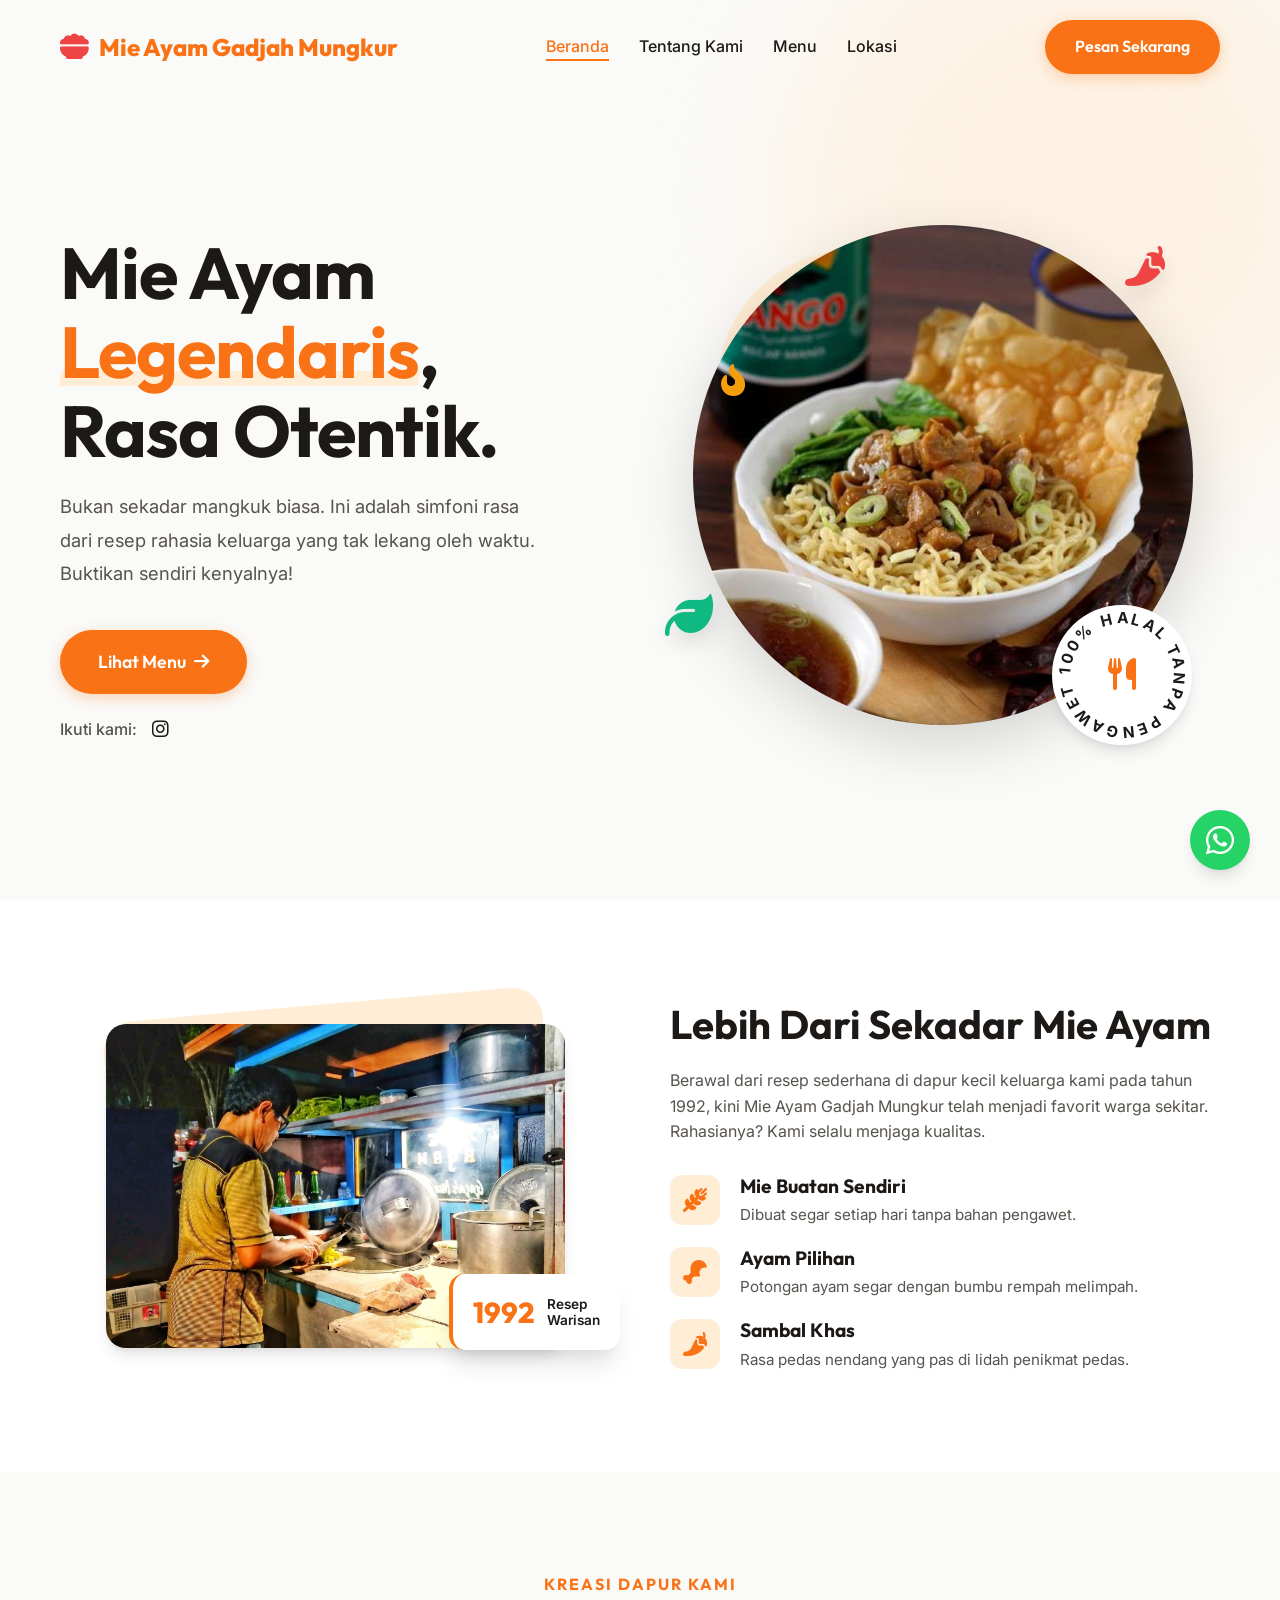
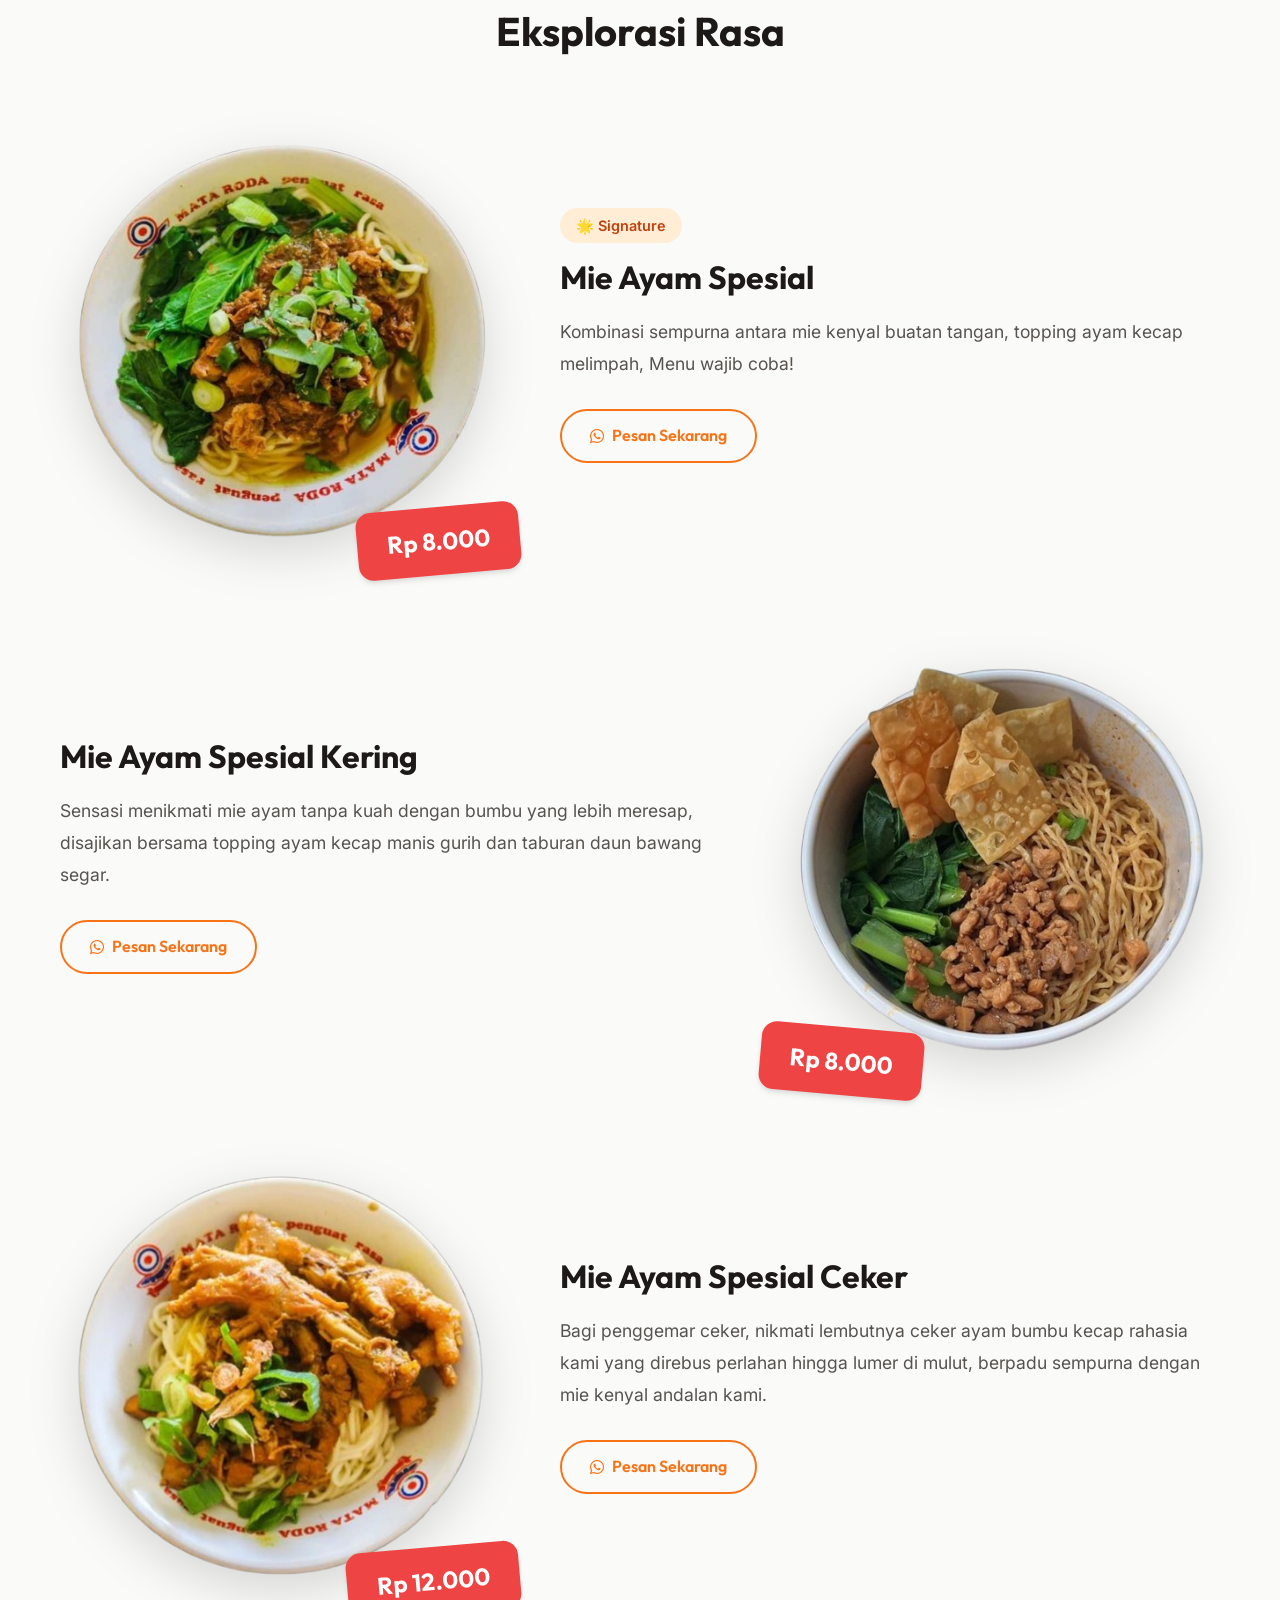
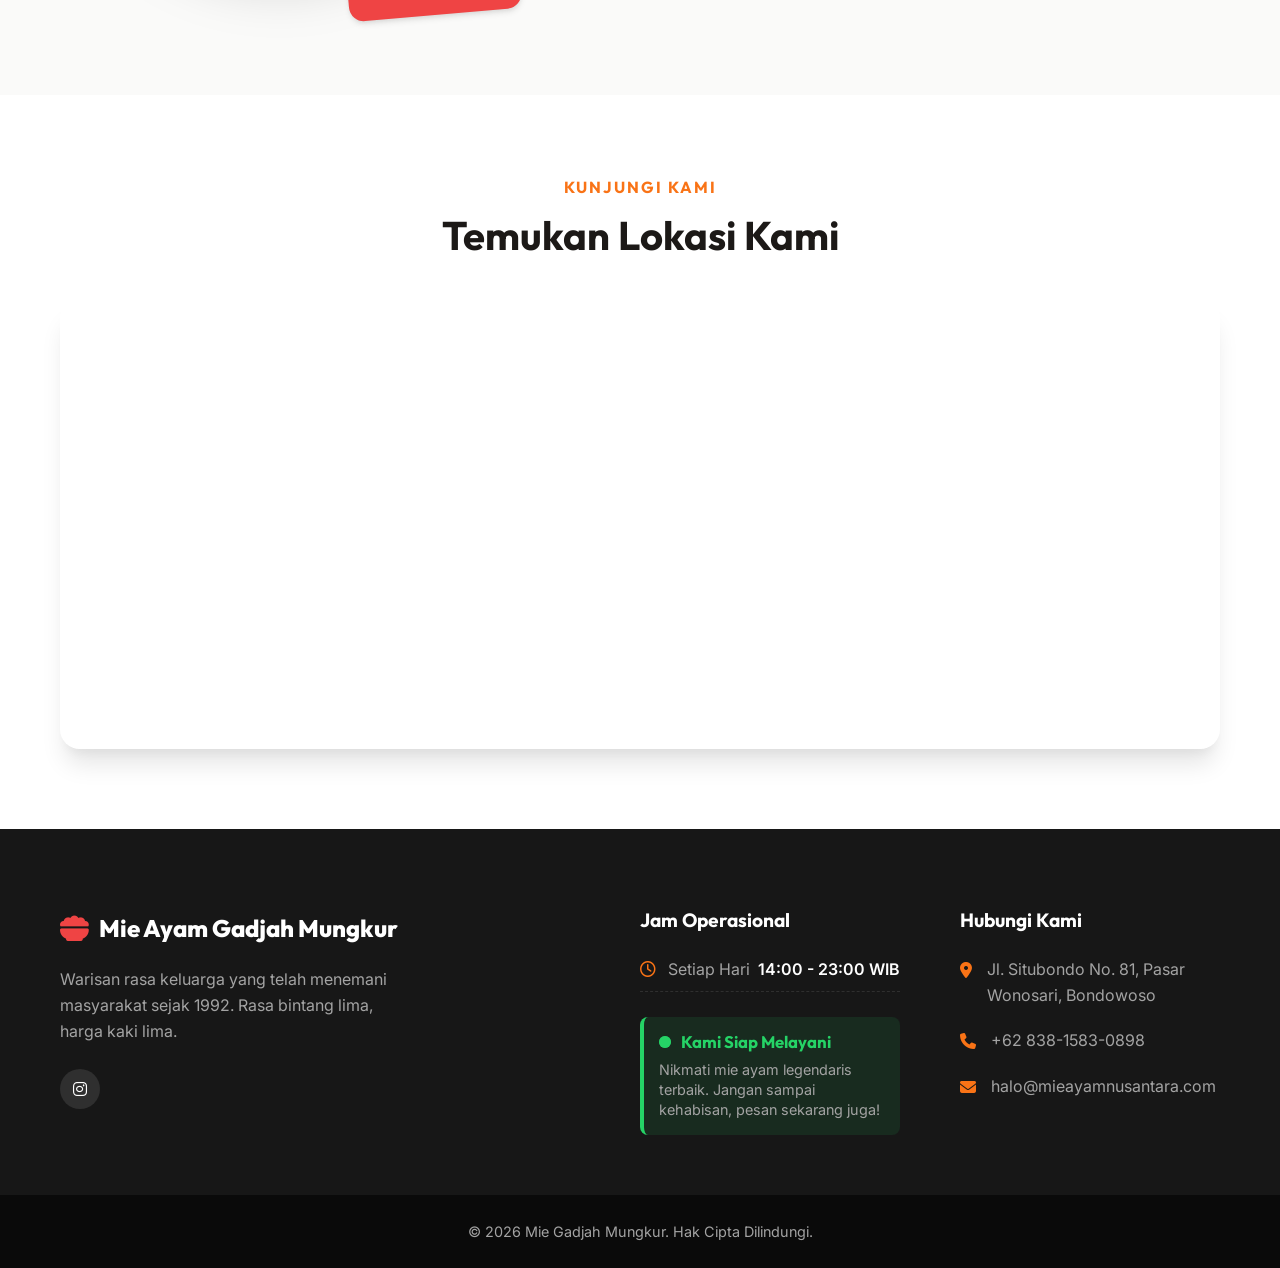
==== mieayam-master/index.html @ 5cc63a22 "new" ====
<!DOCTYPE html>
<html lang="id">

<head>
    <meta charset="UTF-8">
    <meta name="viewport" content="width=device-width, initial-scale=1.0">
    <title>Mie Ayam Nusantara - Rasa Otentik Warisan Keluarga</title>
    <meta name="description"
        content="Sajikan mie ayam legendaris dengan resep asli keluarga. Nikmati sensasi mie kenyal dengan topping ayam gurih melimpah.">
    <!-- Google Fonts -->
    <link rel="preconnect" href="https://fonts.googleapis.com">
    <link rel="preconnect" href="https://fonts.gstatic.com" crossorigin>
    <link
        href="https://fonts.googleapis.com/css2?family=Inter:wght@400;500;600&family=Outfit:wght@400;600;700;800&display=swap"
        rel="stylesheet">
    <!-- Font Awesome -->
    <link rel="stylesheet" href="https://cdnjs.cloudflare.com/ajax/libs/font-awesome/6.4.0/css/all.min.css">
    <!-- Custom CSS -->
    <link rel="stylesheet" href="css/style.css">
</head>

<body>

    <!-- Navigation -->
    <nav class="navbar" id="navbar">
        <div class="container nav-container">
            <a href="#" class="logo">
                <i class="fa-solid fa-bowl-food"></i>
                <span>Mie Ayam Gadjah Mungkur</span>
            </a>
            <ul class="nav-links">
                <li><a href="#beranda">Beranda</a></li>
                <li><a href="#tentang">Tentang Kami</a></li>
                <li><a href="#menu">Menu</a></li>
                <li><a href="#lokasi">Lokasi</a></li>
            </ul>
            <a href="https://wa.me/6283815830898" target="_blank" class="btn btn-primary nav-btn">Pesan Sekarang</a>
            <div class="hamburger">
                <i class="fa-solid fa-bars"></i>
            </div>
        </div>
    </nav>

    <!-- Hero Section -->
    <header class="hero" id="beranda">
        <div class="container hero-container">
            <div class="hero-content">
                <div class="badge-wrapper">
                </div>
                <h1 class="hero-title">Mie Ayam<br><span class="text-primary">Legendaris</span>,<br>Rasa Otentik.</h1>
                <p class="hero-desc">Bukan sekadar mangkuk biasa. Ini adalah simfoni rasa dari resep rahasia keluarga
                    yang tak lekang oleh waktu. Buktikan sendiri kenyalnya!</p>
                <div class="hero-buttons">
                    <a href="#menu" class="btn btn-primary btn-lg">Lihat Menu <i
                            class="fa-solid fa-arrow-right"></i></a>
                    <div class="hero-social">
                        <span>Ikuti kami:</span>
                        <a href="#"><i class="fa-brands fa-instagram"></i></a>
                    </div>
                </div>
            </div>
            <div class="hero-image-wrapper">
                <div class="hero-backdrop"></div>
                <!-- Menggunakan gambar ilustrasi flat -->
                <img src="image/Tampilan.png" alt="Ilustrasi Flat Mie Ayam" class="hero-main-img illustration">

                <!-- Elemen dekoratif mengambang -->
                <div class="floating-element float-1"><i class="fa-solid fa-pepper-hot"></i></div>
                <div class="floating-element float-2"><i class="fa-solid fa-leaf"></i></div>
                <div class="floating-element float-3"><i class="fa-solid fa-fire-flame-curved"></i></div>

                <!-- Rotating text badge (SVG) -->
                <div class="rotating-badge">
                    <svg viewBox="0 0 100 100" width="140" height="140">
                        <defs>
                            <path id="circle" d="M 50, 50 m -37, 0 a 37,37 0 1,1 74,0 a 37,37 0 1,1 -74,0" />
                        </defs>
                        <text font-size="11" font-weight="bold" fill="var(--text-dark)" letter-spacing="2">
                            <textPath href="#circle">
                                100% HALAL TANPA PENGAWET
                            </textPath>
                        </text>
                    </svg>
                    <div class="badge-center-icon"><i class="fa-solid fa-utensils"></i></div>
                </div>
            </div>
        </div>
    </header>

    <!-- About Section -->
    <section class="about" id="tentang">
        <div class="container about-container">
            <div class="about-image">
                <div class="about-image-backdrop"></div>
                <img src="image/cerita.png"
                    alt="Pembuatan Mie Ayam">
                <div class="experience-badge">
                    <span class="year">1992</span>
                    <span class="text">Resep<br>Warisan</span>
                </div>
            </div>
            <div class="about-content">
                <h2 class="section-title">Lebih Dari Sekadar Mie Ayam</h2>
                <p>Berawal dari resep sederhana di dapur kecil keluarga kami pada tahun 1992, kini Mie Ayam Gadjah
                    Mungkur
                    telah menjadi favorit warga sekitar. Rahasianya? Kami selalu menjaga kualitas.</p>
                <ul class="features-list">
                    <li>
                        <div class="feature-icon"><i class="fa-solid fa-wheat-awn"></i></div>
                        <div>
                            <h3>Mie Buatan Sendiri</h3>
                            <p>Dibuat segar setiap hari tanpa bahan pengawet.</p>
                        </div>
                    </li>
                    <li>
                        <div class="feature-icon"><i class="fa-solid fa-drumstick-bite"></i></div>
                        <div>
                            <h3>Ayam Pilihan</h3>
                            <p>Potongan ayam segar dengan bumbu rempah melimpah.</p>
                        </div>
                    </li>
                    <li>
                        <div class="feature-icon"><i class="fa-solid fa-pepper-hot"></i></div>
                        <div>
                            <h3>Sambal Khas</h3>
                            <p>Rasa pedas nendang yang pas di lidah penikmat pedas.</p>
                        </div>
                    </li>
                </ul>
            </div>
        </div>
    </section>

    <!-- Menu Section -->
    <section class="menu" id="menu">
        <div class="container">
            <div class="section-header text-center">
                <span class="subtitle">Kreasi Dapur Kami</span>
                <h2 class="section-title">Eksplorasi Rasa</h2>
            </div>

            <div class="menu-zigzag">
                <!-- Item 1 -->
                <div class="zigzag-item">
                    <div class="zigzag-img">
                        <img src="image/Mie_spesial-removebg-preview.png"
                            alt="Mie Ayam Spesial">
                        <div class="price-tag">Rp 8.000</div>
                    </div>
                    <div class="zigzag-content">
                        <span class="menu-badge-new">🌟 Signature</span>
                        <h3>Mie Ayam Spesial</h3>
                        <p>Kombinasi sempurna antara mie kenyal buatan tangan, topping ayam kecap melimpah,
                            Menu wajib coba!</p>
                        <a href="https://wa.me/6283815830898?text=Halo%20Mie%20Ayam%20Gadjah%20Mungkur,%20saya%20ingin%20memesan%20Mie%20Ayam%20Spesial"
                            target="_blank" class="btn btn-outline"><i class="fa-brands fa-whatsapp"></i> Pesan
                            Sekarang</a>
                    </div>
                </div>

                <!-- Item 2 (Reversed) -->
                <div class="zigzag-item reversed">
                    <div class="zigzag-img">
                        <img src="image/mie_Kering-removebg-preview.png"
                            alt="Mie Ayam Spesial Kering">
                        <div class="price-tag">Rp 8.000</div>
                    </div>
                    <div class="zigzag-content">
                        <h3>Mie Ayam Spesial Kering</h3>
                        <p>Sensasi menikmati mie ayam tanpa kuah dengan bumbu yang lebih meresap, disajikan bersama
                            topping ayam kecap manis gurih dan taburan daun bawang segar.</p>
                        <a href="https://wa.me/6283815830898?text=Halo%20Mie%20Ayam%20Gadjah%20Mungkur,%20saya%20ingin%20memesan%20Mie%20Ayam%20Spesial%20Kering"
                            target="_blank" class="btn btn-outline"><i class="fa-brands fa-whatsapp"></i> Pesan
                            Sekarang</a>
                    </div>
                </div>

                <!-- Item 3 -->
                <div class="zigzag-item">
                    <div class="zigzag-img">
                        <img src="image/Mie_Ceker-removebg-preview.png"
                            alt="Mie Ayam Spesial Ceker">
                        <div class="price-tag">Rp 12.000</div>
                    </div>
                    <div class="zigzag-content">
                        <h3>Mie Ayam Spesial Ceker</h3>
                        <p>Bagi penggemar ceker, nikmati lembutnya ceker ayam bumbu kecap rahasia kami yang direbus
                            perlahan hingga lumer di mulut, berpadu sempurna dengan mie kenyal andalan kami.</p>
                        <a href="https://wa.me/6283815830898?text=Halo%20Mie%20Ayam%20Gadjah%20Mungkur,%20saya%20ingin%20memesan%20Mie%20Ayam%20Spesial%20Ceker"
                            target="_blank" class="btn btn-outline"><i class="fa-brands fa-whatsapp"></i> Pesan
                            Sekarang</a>
                    </div>
                </div>
            </div>
        </div>
    </section>

    <!-- Map Section -->
    <section class="location-map" id="lokasi">
        <div class="container">
            <div class="section-header text-center" style="margin-bottom: 40px;">
                <span class="subtitle">Kunjungi Kami</span>
                <h2 class="section-title">Temukan Lokasi Kami</h2>
            </div>
            <div class="map-wrapper">
                <iframe
                    src="https://www.google.com/maps/embed?pb=!1m14!1m12!1m3!1d247.00556629124327!2d113.8945406761022!3d-7.885750730368472!2m3!1f0!2f0!3f0!3m2!1i1024!2i768!4f13.1!5e0!3m2!1sen!2sid!4v1777468616399!5m2!1sen!2sid"
                    width="100%" height="450" style="border:0;" allowfullscreen="" loading="lazy"
                    referrerpolicy="no-referrer-when-downgrade"></iframe>
            </div>
        </div>
    </section>

    <!-- Footer -->
    <footer class="footer">
        <div class="container footer-container">
            <div class="footer-col">
                <a href="#" class="logo footer-logo">
                    <i class="fa-solid fa-bowl-food"></i>
                    <span>Mie Ayam Gadjah Mungkur</span>
                </a>
                <p>Warisan rasa keluarga yang telah menemani masyarakat sejak 1992. Rasa bintang lima, harga kaki lima.
                </p>
                <div class="social-links">
                    <a href="#"><i class="fa-brands fa-instagram"></i></a>
                </div>
            </div>

            <div class="footer-col">
                <h3>Jam Operasional</h3>
                <div class="operational-hours">
                    <ul class="info-list">
                        <li>
                            <span><i class="fa-regular fa-clock" style="color: var(--primary); margin-right: 8px;"></i>
                                Setiap Hari</span>
                            <span style="font-weight: 600; color: var(--bg-white);">14:00 - 23:00 WIB</span>
                        </li>
                    </ul>
                    <div class="open-status">
                        <h4>
                            <span class="ping-indicator">
                                <span class="ping-circle"></span>
                                <span class="ping-dot"></span>
                            </span>
                            Kami Siap Melayani
                        </h4>
                        <p>Nikmati mie ayam legendaris terbaik. Jangan sampai kehabisan, pesan sekarang juga!</p>
                    </div>
                </div>
            </div>

            <div class="footer-col">
                <h3>Hubungi Kami</h3>
                <ul class="contact-info">
                    <li><i class="fa-solid fa-location-dot"></i> Jl. Situbondo No. 81, Pasar Wonosari, Bondowoso</li>
                    <li><i class="fa-solid fa-phone"></i> +62 838-1583-0898</li>
                    <li><i class="fa-solid fa-envelope"></i> halo@mieayamnusantara.com</li>
                </ul>
            </div>
        </div>

        <div class="footer-bottom">
            <p>&copy; 2026 Mie Gadjah Mungkur. Hak Cipta Dilindungi.</p>
        </div>
    </footer>

    <!-- Floating WhatsApp -->
    <a href="https://wa.me/6283815830898" target="_blank" class="floating-wa" aria-label="Chat WhatsApp">
        <i class="fa-brands fa-whatsapp"></i>
    </a>

    <script src="js/script.js"></script>
</body>

</html>
---- mieayam-master/css/style.css ----
/* =========================================
   CSS VARIABLES & BASE STYLES
   ========================================= */
:root {
    /* Colors */
    --primary: #F97316;
    /* Warm Orange */
    --primary-dark: #C2410C;
    --primary-light: #FFEDD5;
    --secondary: #F59E0B;
    /* Golden Yellow */
    --accent: #EF4444;
    /* Chili Red */

    --bg-light: #FAFAF9;
    /* Off-white */
    --bg-white: #FFFFFF;

    --text-dark: #1C1917;
    --text-muted: #57534E;
    --text-light: #F5F5F4;

    /* Typography */
    --font-heading: 'Outfit', sans-serif;
    --font-body: 'Inter', sans-serif;

    /* Transitions */
    --transition: all 0.3s ease;

    /* Shadows */
    --shadow-sm: 0 1px 2px 0 rgba(0, 0, 0, 0.05);
    --shadow-md: 0 4px 6px -1px rgba(0, 0, 0, 0.1), 0 2px 4px -1px rgba(0, 0, 0, 0.06);
    --shadow-lg: 0 10px 15px -3px rgba(0, 0, 0, 0.1), 0 4px 6px -2px rgba(0, 0, 0, 0.05);
    --shadow-xl: 0 20px 25px -5px rgba(0, 0, 0, 0.1), 0 10px 10px -5px rgba(0, 0, 0, 0.04);
}

* {
    margin: 0;
    padding: 0;
    box-sizing: border-box;
}

html {
    scroll-behavior: smooth;
    scroll-padding-top: 80px;
}

body {
    font-family: var(--font-body);
    background-color: var(--bg-light);
    color: var(--text-dark);
    line-height: 1.6;
    overflow-x: hidden;
}

h1,
h2,
h3,
h4,
h5,
h6 {
    font-family: var(--font-heading);
    line-height: 1.2;
    color: var(--text-dark);
}

a {
    text-decoration: none;
    color: inherit;
    transition: var(--transition);
}

ul {
    list-style: none;
}

img {
    max-width: 100%;
    height: auto;
    display: block;
}

.container {
    width: 100%;
    max-width: 1200px;
    margin: 0 auto;
    padding: 0 20px;
}

.text-center {
    text-align: center;
}

/* =========================================
   BUTTONS
   ========================================= */
.btn {
    display: inline-flex;
    align-items: center;
    justify-content: center;
    padding: 12px 28px;
    font-family: var(--font-heading);
    font-weight: 600;
    border-radius: 50px;
    cursor: pointer;
    transition: var(--transition);
    border: 2px solid transparent;
    gap: 8px;
}

.btn-primary {
    background-color: var(--primary);
    color: var(--bg-white);
    box-shadow: 0 4px 14px rgba(249, 115, 22, 0.3);
}

.btn-primary:hover {
    background-color: var(--primary-dark);
    transform: translateY(-2px);
    box-shadow: 0 6px 20px rgba(249, 115, 22, 0.4);
}

.btn-outline {
    background-color: transparent;
    color: var(--primary);
    border-color: var(--primary);
}

.btn-outline:hover {
    background-color: var(--primary-light);
    transform: translateY(-2px);
}

.btn-outline-white {
    background-color: transparent;
    color: var(--bg-white);
    border-color: var(--bg-white);
}

.btn-outline-white:hover {
    background-color: rgba(255, 255, 255, 0.1);
    transform: translateY(-2px);
}

.btn-whatsapp {
    background-color: #25D366;
    color: white;
}

.btn-whatsapp:hover {
    background-color: #1EBE5A;
    transform: translateY(-2px);
}

.btn-sm {
    padding: 8px 20px;
    font-size: 0.9rem;
}

/* =========================================
   NAVIGATION
   ========================================= */
.navbar {
    position: fixed;
    top: 0;
    left: 0;
    width: 100%;
    padding: 20px 0;
    z-index: 1000;
    transition: var(--transition);
    background-color: transparent;
}

.navbar.scrolled {
    background-color: rgba(255, 255, 255, 0.95);
    backdrop-filter: blur(10px);
    padding: 15px 0;
    box-shadow: var(--shadow-sm);
}

.nav-container {
    display: flex;
    justify-content: space-between;
    align-items: center;
}

.logo {
    display: flex;
    align-items: center;
    gap: 10px;
    font-family: var(--font-heading);
    font-size: 1.5rem;
    font-weight: 800;
    color: var(--primary);
}

.logo i {
    font-size: 1.8rem;
    color: var(--accent);
}

.nav-links {
    display: flex;
    gap: 30px;
}

.nav-links a {
    font-weight: 500;
    color: var(--text-dark);
    position: relative;
}

.nav-links a::after {
    content: '';
    position: absolute;
    bottom: -5px;
    left: 0;
    width: 0;
    height: 2px;
    background-color: var(--primary);
    transition: var(--transition);
}

.nav-links a:hover::after,
.nav-links a.active::after {
    width: 100%;
}

.nav-links a:hover,
.nav-links a.active {
    color: var(--primary);
}

.hamburger {
    display: none;
    font-size: 1.5rem;
    cursor: pointer;
    color: var(--text-dark);
}

/* =========================================
   HERO SECTION
   ========================================= */
.hero {
    padding: 150px 0 100px;
    min-height: 100vh;
    display: flex;
    align-items: center;
    position: relative;
    overflow: hidden;
}

/* Background Blob */
.hero::before {
    content: '';
    position: absolute;
    top: -100px;
    right: -100px;
    width: 600px;
    height: 600px;
    background: var(--primary-light);
    border-radius: 50%;
    filter: blur(80px);
    z-index: -1;
    opacity: 0.6;
}

.hero-container {
    display: grid;
    grid-template-columns: 1fr 1fr;
    gap: 50px;
    align-items: center;
}

.badge-wrapper {
    display: inline-block;
    position: relative;
    margin-bottom: 20px;
}

.hero-title {
    font-size: 4.5rem;
    /* Larger */
    margin-bottom: 20px;
    line-height: 1.1;
    letter-spacing: -1px;
}

.text-primary {
    color: var(--primary);
    position: relative;
    display: inline-block;
}

.text-primary::after {
    content: '';
    position: absolute;
    bottom: 5px;
    left: 0;
    width: 100%;
    height: 15px;
    background-color: var(--primary-light);
    z-index: -1;
    transform: skew(-10deg);
}

.hero-desc {
    font-size: 1.15rem;
    color: var(--text-muted);
    margin-bottom: 40px;
    max-width: 480px;
    line-height: 1.8;
}

.hero-buttons {
    display: flex;
    flex-direction: column;
    gap: 20px;
    align-items: flex-start;
}

.btn-lg {
    padding: 16px 36px;
    font-size: 1.1rem;
    border-radius: 50px;
}

.hero-social {
    display: flex;
    align-items: center;
    gap: 15px;
    font-weight: 500;
    color: var(--text-muted);
}

.hero-social a {
    color: var(--text-dark);
    font-size: 1.2rem;
}

.hero-social a:hover {
    color: var(--primary);
}

.hero-image-wrapper {
    position: relative;
    width: 100%;
    height: 600px;
    display: flex;
    align-items: center;
    justify-content: center;
}

.hero-backdrop {
    position: absolute;
    width: 450px;
    height: 450px;
    background-color: var(--primary-light);
    border-radius: 30% 70% 70% 30% / 30% 30% 70% 70%;
    z-index: -1;
    animation: blobShape 8s ease-in-out infinite alternate;
}

@keyframes blobShape {
    0% {
        border-radius: 30% 70% 70% 30% / 30% 30% 70% 70%;
    }

    50% {
        border-radius: 50% 50% 30% 70% / 60% 40% 60% 40%;
    }

    100% {
        border-radius: 70% 30% 50% 50% / 30% 70% 30% 70%;
    }
}

.hero-main-img {
    width: 80%;
    max-width: 380px;
    border-radius: 50%;
    box-shadow: 0 30px 60px rgba(0, 0, 0, 0.15);
    z-index: 2;
    animation: float-slow 6s ease-in-out infinite;
    margin: 0 auto;
}

.hero-main-img.illustration {
    border-radius: 50%;
    box-shadow: none;
    max-width: 500px;
    width: 95%;
    filter: drop-shadow(0 20px 30px rgba(0,0,0,0.15));
}

.floating-element {
    position: absolute;
    font-size: 2.5rem;
    color: var(--accent);
    z-index: 3;
    filter: drop-shadow(0 10px 10px rgba(0, 0, 0, 0.1));
}

.float-1 {
    top: 10%;
    right: 10%;
    animation: float 4s ease-in-out infinite;
}

.float-2 {
    bottom: 20%;
    left: 0;
    font-size: 3rem;
    color: #10B981;
    animation: float 5s ease-in-out infinite 1s;
}

.float-3 {
    top: 30%;
    left: 10%;
    font-size: 2rem;
    color: var(--secondary);
    animation: float 3s ease-in-out infinite 0.5s;
}

.rotating-badge {
    position: absolute;
    bottom: 5%;
    right: 5%;
    width: 140px;
    height: 140px;
    background-color: var(--bg-white);
    border-radius: 50%;
    display: flex;
    align-items: center;
    justify-content: center;
    box-shadow: var(--shadow-lg);
    z-index: 4;
}

.rotating-badge svg {
    position: absolute;
    animation: rotate 15s linear infinite;
}

.badge-center-icon {
    font-size: 2rem;
    color: var(--primary);
}

@keyframes rotate {
    100% {
        transform: rotate(360deg);
    }
}

@keyframes float {

    0%,
    100% {
        transform: translateY(0);
    }

    50% {
        transform: translateY(-15px);
    }
}

@keyframes float-slow {

    0%,
    100% {
        transform: translateY(0);
    }

    50% {
        transform: translateY(-20px);
    }
}

/* =========================================
   ABOUT SECTION
   ========================================= */
.about {
    padding: 100px 0;
    background-color: var(--bg-white);
}

.about-container {
    display: grid;
    grid-template-columns: 1fr 1fr;
    gap: 60px;
    align-items: center;
}

.about-image {
    position: relative;
    padding: 20px;
}

.about-image-backdrop {
    position: absolute;
    top: 0;
    left: 10%;
    width: 80%;
    height: 90%;
    background-color: var(--primary-light);
    border-radius: 30px;
    z-index: 0;
    transform: rotate(-5deg);
}

.about-image img {
    position: relative;
    z-index: 1;
    border-radius: 20px;
    box-shadow: var(--shadow-lg);
    max-width: 90%;
    margin: 0 auto;
    display: block;
}

.experience-badge {
    position: absolute;
    bottom: 5%;
    right: -10px;
    background-color: var(--bg-white);
    padding: 15px 20px;
    border-radius: 15px;
    box-shadow: var(--shadow-xl);
    z-index: 2;
    display: flex;
    align-items: center;
    gap: 12px;
    border-left: 4px solid var(--primary);
    animation: float-slow 4s ease-in-out infinite;
}

.experience-badge .year {
    font-family: var(--font-heading);
    font-size: 1.8rem;
    font-weight: 800;
    color: var(--primary);
}

.experience-badge .text {
    font-size: 0.85rem;
    font-weight: 600;
    line-height: 1.2;
    color: var(--text-dark);
}

.section-title {
    font-size: 2.5rem;
    margin-bottom: 20px;
}

.about-content p {
    color: var(--text-muted);
    margin-bottom: 30px;
}

.features-list {
    display: flex;
    flex-direction: column;
    gap: 20px;
}

.features-list li {
    display: flex;
    gap: 20px;
    align-items: flex-start;
}

.feature-icon {
    width: 50px;
    height: 50px;
    background-color: var(--primary-light);
    color: var(--primary);
    border-radius: 12px;
    display: flex;
    align-items: center;
    justify-content: center;
    font-size: 1.5rem;
    flex-shrink: 0;
}

.features-list h3 {
    font-size: 1.2rem;
    margin-bottom: 5px;
}

.features-list p {
    margin-bottom: 0;
    font-size: 0.95rem;
}

/* =========================================
   MENU SECTION
   ========================================= */
.menu {
    padding: 100px 0;
}

.subtitle {
    font-family: var(--font-heading);
    color: var(--primary);
    font-weight: 700;
    text-transform: uppercase;
    letter-spacing: 2px;
    display: block;
    margin-bottom: 10px;
}

.menu .section-header p {
    color: var(--text-muted);
    max-width: 600px;
    margin: 0 auto 50px;
}

.menu-zigzag {
    display: flex;
    flex-direction: column;
    gap: 80px;
    margin-top: 60px;
}

.zigzag-item {
    display: flex;
    align-items: center;
    gap: 60px;
}

.zigzag-item.reversed {
    flex-direction: row-reverse;
}

.zigzag-img {
    flex: 0.8;
    position: relative;
}

.zigzag-img img {
    width: 100%;
    filter: drop-shadow(0 15px 25px rgba(0, 0, 0, 0.15));
    transition: var(--transition);
}

.zigzag-item:hover .zigzag-img img {
    transform: scale(1.05) translateY(-5px);
    filter: drop-shadow(0 25px 35px rgba(0, 0, 0, 0.25));
}

.price-tag {
    position: absolute;
    bottom: -20px;
    right: -20px;
    background-color: var(--accent);
    color: var(--bg-white);
    padding: 15px 30px;
    font-family: var(--font-heading);
    font-size: 1.5rem;
    font-weight: 700;
    border-radius: 15px;
    box-shadow: var(--shadow-md);
    transform: rotate(-5deg);
    z-index: 2;
}

.zigzag-item.reversed .price-tag {
    right: auto;
    left: -20px;
    transform: rotate(5deg);
}

.zigzag-content {
    flex: 1.2;
}

.menu-badge-new {
    display: inline-block;
    padding: 6px 16px;
    background-color: var(--primary-light);
    color: var(--primary-dark);
    border-radius: 50px;
    font-weight: 600;
    font-size: 0.9rem;
    margin-bottom: 15px;
}

.zigzag-content h3 {
    font-size: 2rem;
    margin-bottom: 20px;
}

.zigzag-content p {
    color: var(--text-muted);
    font-size: 1.1rem;
    margin-bottom: 30px;
    line-height: 1.8;
}

/* =========================================
   CALL TO ACTION
   ========================================= */
.cta {
    padding: 50px 0;
}

.cta-box {
    background: linear-gradient(135deg, var(--primary) 0%, var(--accent) 100%);
    border-radius: 30px;
    padding: 60px 40px;
    text-align: center;
    color: var(--bg-white);
    box-shadow: var(--shadow-lg);
    position: relative;
    overflow: hidden;
}

/* Abstract overlay for CTA */
.cta-box::after {
    content: '';
    position: absolute;
    top: -50%;
    left: -10%;
    width: 50%;
    height: 200%;
    background: rgba(255, 255, 255, 0.1);
    transform: rotate(30deg);
}

.cta-content {
    position: relative;
    z-index: 1;
    max-width: 700px;
    margin: 0 auto;
}

.cta-content h2 {
    color: var(--bg-white);
    font-size: 2.5rem;
    margin-bottom: 20px;
}

.cta-content p {
    font-size: 1.1rem;
    margin-bottom: 35px;
    opacity: 0.9;
}

.cta-buttons {
    display: flex;
    justify-content: center;
    gap: 20px;
    flex-wrap: wrap;
}

/* =========================================
   MAP SECTION
   ========================================= */
.location-map {
    padding: 80px 0;
    background-color: var(--bg-white);
}

.map-wrapper {
    border-radius: 20px;
    overflow: hidden;
    box-shadow: var(--shadow-xl);
    line-height: 0;
}

.map-wrapper iframe {
    width: 100%;
    border: none;
}

/* =========================================
   FOOTER
   ========================================= */
.footer {
    background-color: #171717;
    /* Very Dark Gray */
    color: #A3A3A3;
    padding: 80px 0 0;
}

.footer-container {
    display: grid;
    grid-template-columns: 2fr 1fr 1fr;
    gap: 60px;
    margin-bottom: 60px;
}

.footer-logo {
    color: var(--bg-white);
    margin-bottom: 20px;
}

.footer-col p {
    margin-bottom: 25px;
    max-width: 350px;
}

.social-links {
    display: flex;
    gap: 15px;
}

.social-links a {
    width: 40px;
    height: 40px;
    background-color: rgba(255, 255, 255, 0.1);
    color: var(--bg-white);
    display: flex;
    align-items: center;
    justify-content: center;
    border-radius: 50%;
}

.social-links a:hover {
    background-color: var(--primary);
}

.footer-col h3 {
    color: var(--bg-white);
    font-size: 1.2rem;
    margin-bottom: 25px;
}

.info-list li {
    display: flex;
    justify-content: space-between;
    margin-bottom: 12px;
    border-bottom: 1px dashed rgba(255, 255, 255, 0.1);
    padding-bottom: 8px;
}

.closed-day {
    color: var(--accent);
}

.open-status {
    margin-top: 25px;
    padding: 15px;
    background: rgba(37, 211, 102, 0.1);
    border-left: 4px solid #25D366;
    border-radius: 8px;
}

.open-status h4 {
    color: #25D366;
    font-size: 1.05rem;
    margin-bottom: 8px;
    display: flex;
    align-items: center;
    gap: 10px;
}

.open-status p {
    font-size: 0.9rem;
    margin-bottom: 0;
    line-height: 1.4;
    color: #A3A3A3;
}

.ping-indicator {
    position: relative;
    display: flex;
    height: 12px;
    width: 12px;
}

.ping-circle {
    position: absolute;
    display: inline-flex;
    height: 100%;
    width: 100%;
    border-radius: 50%;
    background-color: #25D366;
    opacity: 0.75;
    animation: ping 1.5s cubic-bezier(0, 0, 0.2, 1) infinite;
}

.ping-dot {
    position: relative;
    display: inline-flex;
    border-radius: 50%;
    height: 12px;
    width: 12px;
    background-color: #25D366;
}

@keyframes ping {

    75%,
    100% {
        transform: scale(2.5);
        opacity: 0;
    }
}

.contact-info li {
    display: flex;
    align-items: flex-start;
    gap: 15px;
    margin-bottom: 20px;
}

.contact-info i {
    color: var(--primary);
    margin-top: 5px;
}

.footer-bottom {
    background-color: #0A0A0A;
    padding: 25px 0;
    text-align: center;
    font-size: 0.9rem;
}

/* =========================================
   RESPONSIVE DESIGN
   ========================================= */
@media (max-width: 992px) {

    .hero-container,
    .about-container {
        grid-template-columns: 1fr;
        text-align: center;
    }

    .hero-title {
        font-size: 3.5rem;
    }

    .hero-desc {
        margin: 0 auto 30px;
    }

    .hero-buttons {
        align-items: center;
    }

    .hero-image-wrapper {
        height: 400px;
        margin-top: 40px;
    }

    .hero-backdrop {
        width: 300px;
        height: 300px;
    }

    .about-image {
        grid-row: 2;
    }

    .features-list li {
        text-align: left;
    }

    .footer-container {
        grid-template-columns: 1fr;
        gap: 40px;
    }

    .zigzag-item,
    .zigzag-item.reversed {
        flex-direction: column;
        gap: 40px;
        text-align: center;
    }

    .price-tag {
        bottom: -20px;
        right: 20px;
        transform: rotate(0);
    }

    .zigzag-item.reversed .price-tag {
        left: 20px;
        right: auto;
        transform: rotate(0);
    }
}

@media (max-width: 768px) {
    .nav-btn {
        display: none;
    }

    .hamburger {
        display: block;
    }

    .nav-links {
        position: fixed;
        top: 70px;
        left: -100%;
        width: 100%;
        height: calc(100vh - 70px);
        background-color: var(--bg-white);
        flex-direction: column;
        align-items: center;
        justify-content: center;
        transition: var(--transition);
        gap: 40px;
        font-size: 1.2rem;
    }

    .nav-links.active {
        left: 0;
    }

    .hero-title {
        font-size: 2.8rem;
    }

    .hero-image-wrapper {
        height: 300px;
    }

    .rotating-badge {
        width: 100px;
        height: 100px;
    }

    .rotating-badge svg {
        width: 100px;
        height: 100px;
    }

    .zigzag-content h3 {
        font-size: 1.5rem;
    }
}

/* =========================================
   FLOATING BUTTONS
   ========================================= */
.floating-wa {
    position: fixed;
    bottom: 30px;
    right: 30px;
    width: 60px;
    height: 60px;
    background-color: #25D366;
    color: white;
    border-radius: 50%;
    display: flex;
    align-items: center;
    justify-content: center;
    font-size: 2rem;
    box-shadow: var(--shadow-lg);
    z-index: 1000;
    transition: var(--transition);
}

.floating-wa:hover {
    background-color: #1EBE5A;
    transform: translateY(-5px) scale(1.05);
    color: white;
}

@media (max-width: 768px) {
    .floating-wa {
        bottom: 20px;
        right: 20px;
        width: 50px;
        height: 50px;
        font-size: 1.8rem;
    }
}
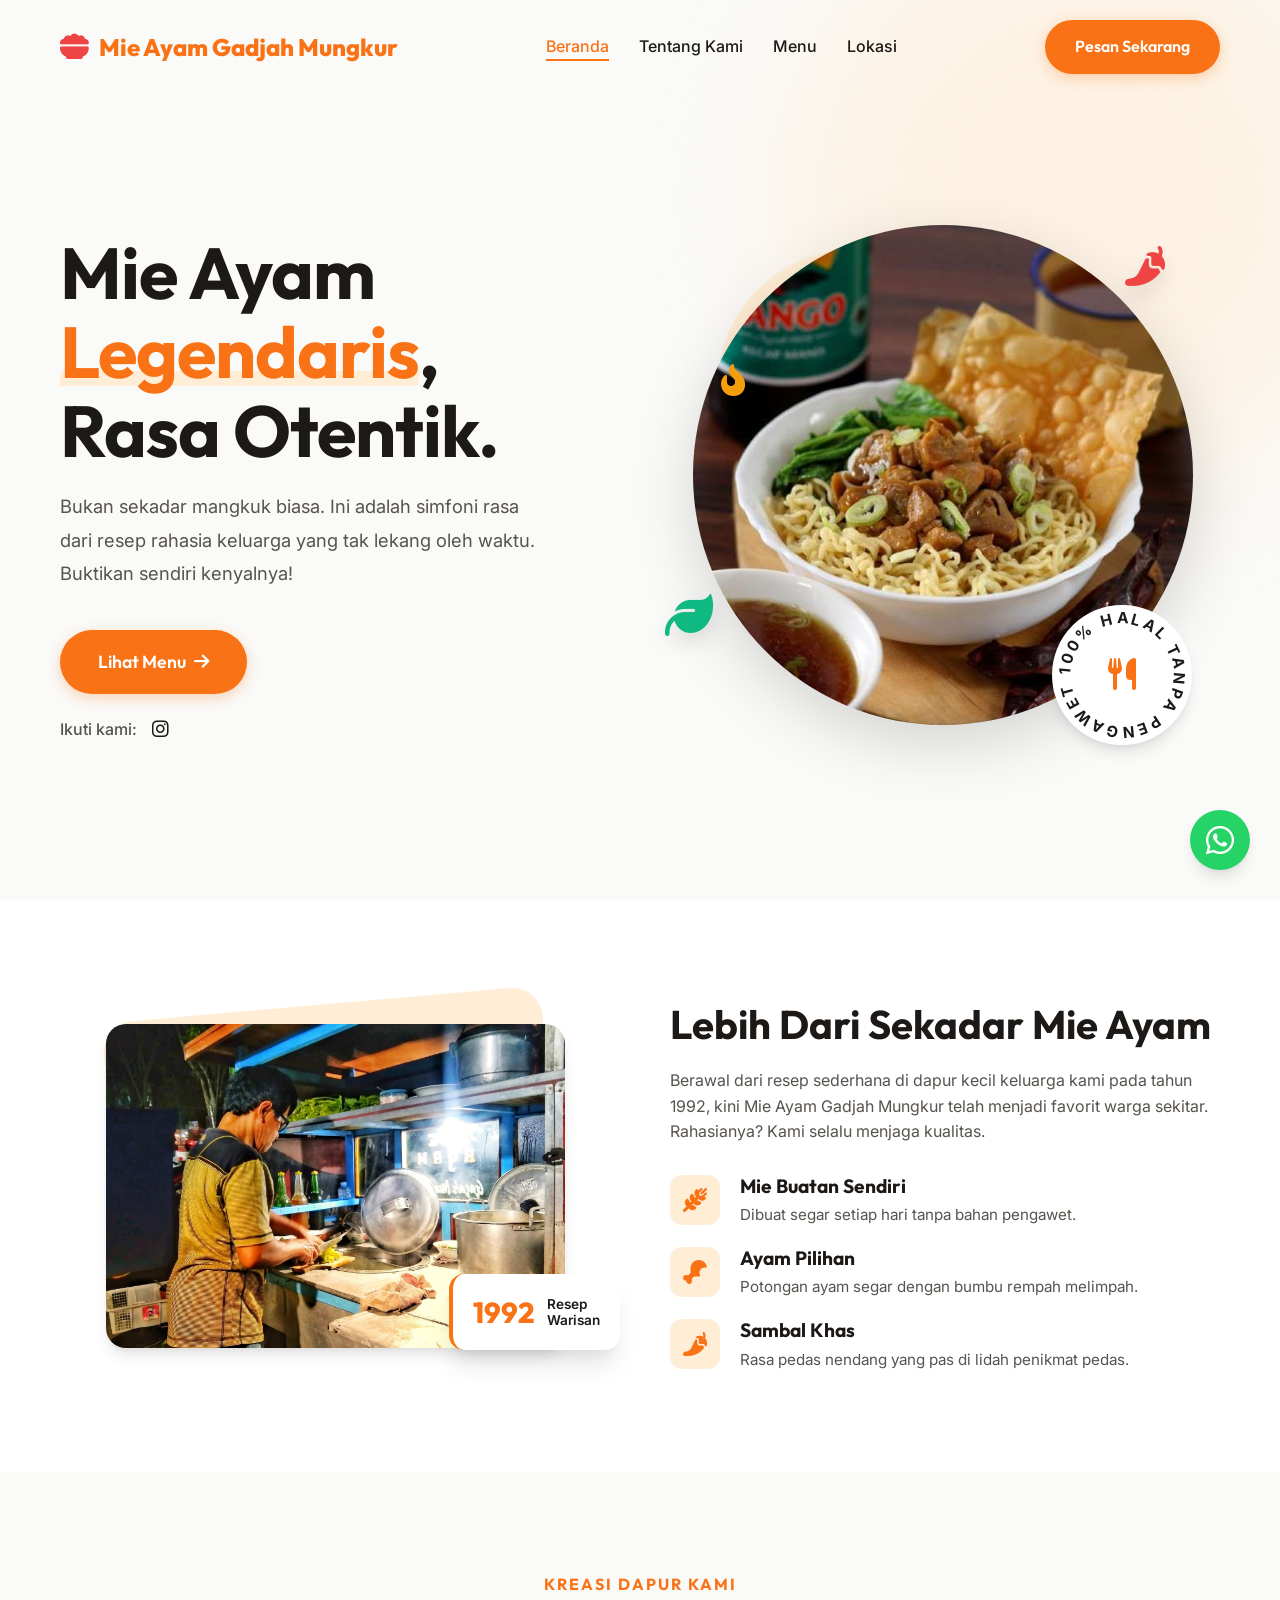
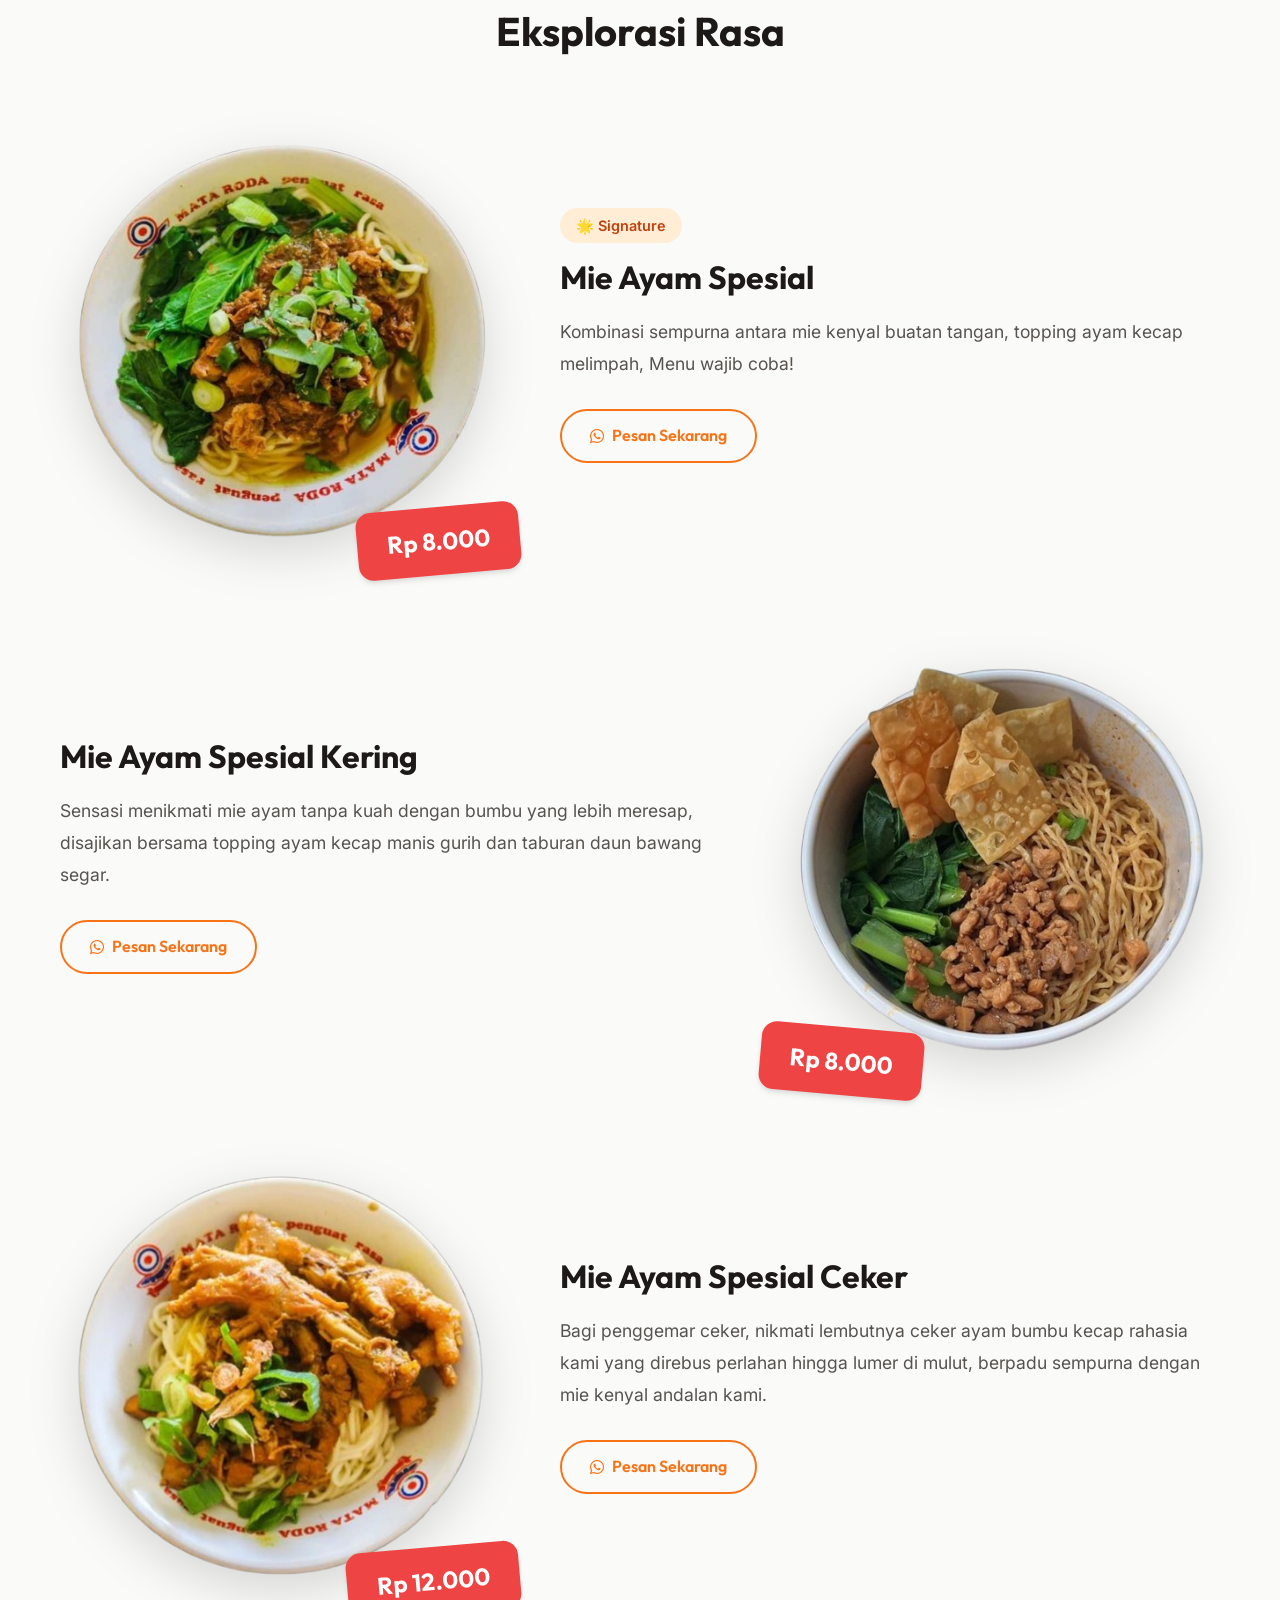
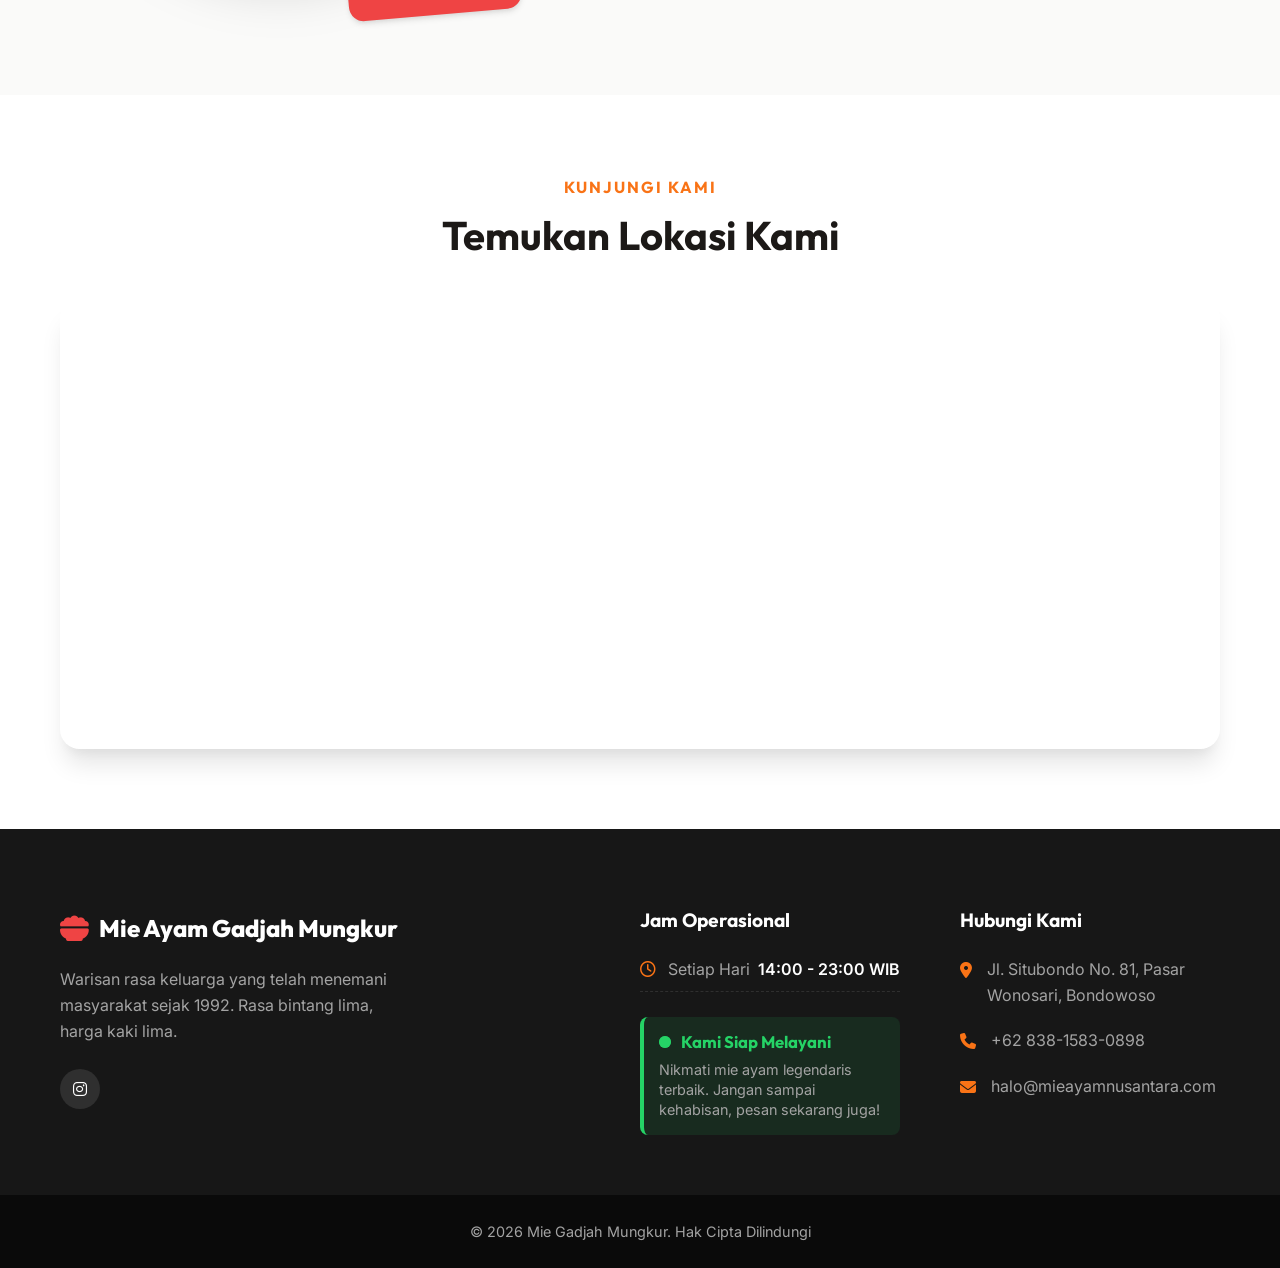
==== commit 0d120e1e: "real" ====
--- a/mieayam-master/index.html
+++ b/mieayam-master/index.html
@@ -260,7 +260,7 @@
         </div>
 
         <div class="footer-bottom">
-            <p>&copy; 2026 Mie Gadjah Mungkur. Hak Cipta Dilindungi.</p>
+            <p>&copy; 2026 Mie Gadjah Mungkur. Hak Cipta Dilindungi</p>
         </div>
     </footer>
 
